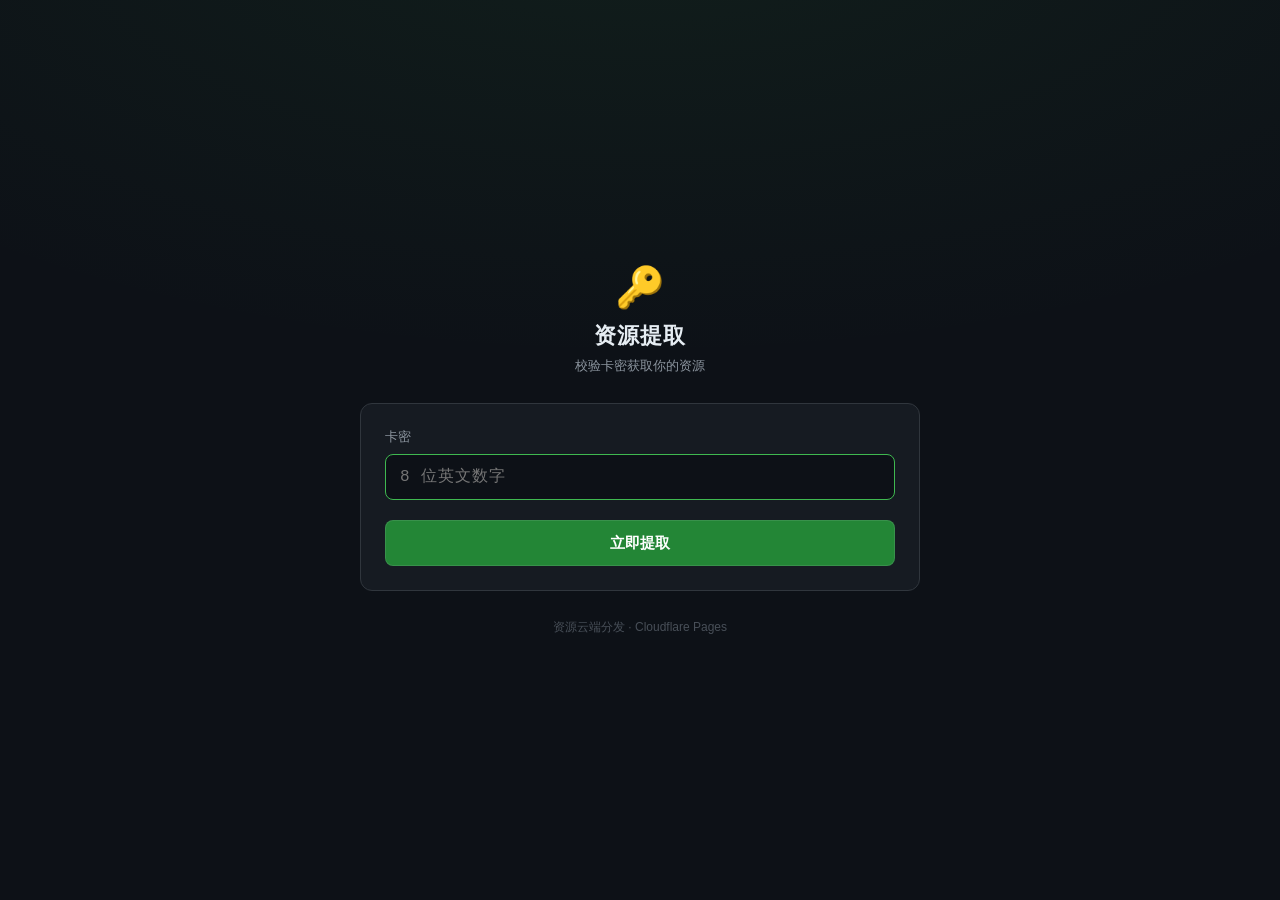
==== public/index.html @ c30cb531 "init" ====
<!DOCTYPE html>
<html lang="zh-CN">
<head>
<meta charset="UTF-8">
<meta name="viewport" content="width=device-width, initial-scale=1.0, viewport-fit=cover">
<title>资源提取</title>
<link rel="icon" href="/favicon.svg" type="image/svg+xml">
<style>
  :root {
    --bg: #0d1117;
    --card: #161b22;
    --border: #30363d;
    --text: #e6edf3;
    --muted: #8b949e;
    --accent: #3fb950;
    --accent-dim: #238636;
    --danger: #f85149;
    --mono: ui-monospace, 'Cascadia Code', Consolas, 'Courier New', monospace;
  }
  * { margin: 0; padding: 0; box-sizing: border-box; }
  html, body { height: 100%; }
  body {
    font-family: -apple-system, BlinkMacSystemFont, 'Segoe UI', 'PingFang SC', 'Microsoft YaHei', sans-serif;
    background: var(--bg); color: var(--text);
    display: flex; flex-direction: column; align-items: center; justify-content: center;
    padding: 24px 16px;
    background-image: radial-gradient(ellipse 80% 50% at 50% -10%, rgba(63, 185, 80, .08), transparent);
  }
  main { width: 100%; max-width: 560px; }
  .logo { text-align: center; margin-bottom: 28px; }
  .logo .icon { font-size: 40px; }
  .logo h1 { font-size: 22px; font-weight: 600; margin-top: 10px; letter-spacing: 1px; }
  .logo p { color: var(--muted); font-size: 13px; margin-top: 6px; }
  .card {
    background: var(--card); border: 1px solid var(--border); border-radius: 12px;
    padding: 24px;
  }
  label { display: block; font-size: 13px; color: var(--muted); margin: 0 0 8px; }
  .field { margin-bottom: 16px; }
  input[type=text], input[type=password] {
    width: 100%; height: 46px; padding: 0 14px;
    background: var(--bg); color: var(--text);
    border: 1px solid var(--border); border-radius: 8px;
    font-size: 16px; font-family: var(--mono); letter-spacing: 1px;
    outline: none; transition: border-color .15s;
  }
  input:focus { border-color: var(--accent); }
  button.primary {
    width: 100%; height: 46px; margin-top: 4px;
    background: var(--accent-dim); color: #fff;
    border: 1px solid rgba(240,246,252,.1); border-radius: 8px;
    font-size: 15px; font-weight: 600; cursor: pointer;
    transition: background .15s;
  }
  button.primary:hover { background: var(--accent); }
  button.primary:disabled { opacity: .55; cursor: not-allowed; }
  .error {
    display: none; margin-top: 14px; padding: 10px 14px;
    background: rgba(248, 81, 73, .1); border: 1px solid rgba(248, 81, 73, .4);
    border-radius: 8px; color: var(--danger); font-size: 14px;
  }
  .result { display: none; }
  .result h2 { font-size: 16px; margin-bottom: 4px; color: var(--accent); }
  .meta { color: var(--muted); font-size: 12.5px; margin-bottom: 16px; line-height: 1.8; }
  .cmd-box { position: relative; margin-bottom: 14px; }
  pre.cmd {
    background: var(--bg); border: 1px solid var(--border); border-radius: 8px;
    padding: 14px; padding-right: 76px;
    font-family: var(--mono); font-size: 13px; color: #7ee787;
    white-space: pre-wrap; word-break: break-all; max-height: 180px; overflow-y: auto;
  }
  .copy-btn {
    position: absolute; top: 10px; right: 10px;
    padding: 5px 12px; font-size: 12px;
    background: #21262d; color: var(--text);
    border: 1px solid var(--border); border-radius: 6px; cursor: pointer;
  }
  .copy-btn:hover { border-color: var(--accent); color: var(--accent); }
  .actions { display: flex; gap: 10px; flex-wrap: wrap; }
  .btn {
    flex: 1; min-width: 130px; height: 42px;
    display: inline-flex; align-items: center; justify-content: center; gap: 6px;
    background: #21262d; color: var(--text); text-decoration: none;
    border: 1px solid var(--border); border-radius: 8px;
    font-size: 14px; cursor: pointer; transition: all .15s;
  }
  .btn:hover { border-color: var(--accent); color: var(--accent); }
  .tips { margin-top: 18px; padding-top: 16px; border-top: 1px dashed var(--border); }
  .tips summary { cursor: pointer; color: var(--muted); font-size: 13px; }
  .tips .body { margin-top: 10px; color: var(--muted); font-size: 13px; line-height: 1.9; }
  .tips code { font-family: var(--mono); background: var(--bg); padding: 2px 6px; border-radius: 4px; color: #7ee787; font-size: 12px; }
  footer { margin-top: 28px; color: #484f58; font-size: 12px; text-align: center; }
  .loading { text-align: center; color: var(--muted); padding: 8px 0; }
  @media (max-width: 480px) {
    .card { padding: 18px; }
    pre.cmd { padding-right: 14px; }
    .copy-btn { position: static; margin-top: 8px; width: 100%; }
  }
</style>
</head>
<body>
<main>
  <div class="logo">
    <div class="icon">&#128273;</div>
    <h1 id="siteTitle">资源提取</h1>
    <p>校验卡密获取你的资源</p>
  </div>

  <div class="card">
    <!-- 提交区 -->
    <section id="formArea">
      <div class="field">
        <label for="keyInput">卡密</label>
        <input type="text" id="keyInput" placeholder="8 位英文数字" maxlength="16" autocomplete="off" spellcheck="false">
      </div>
      <div class="field" id="pwdField" style="display:none">
        <label for="pwdInput">提取码</label>
        <input type="password" id="pwdInput" placeholder="卖家提供的提取码" maxlength="32" autocomplete="off">
      </div>
      <button class="primary" id="redeemBtn">立即提取</button>
      <div class="error" id="errBox"></div>
    </section>

    <!-- 结果区 -->
    <section class="result" id="resultArea">
      <h2 id="scriptName">&#10003; 提取成功</h2>
      <div class="meta" id="metaInfo"></div>
      <div class="cmd-box">
        <pre class="cmd" id="cmdText"></pre>
        <button class="copy-btn" id="copyBtn">复制</button>
      </div>
      <div class="actions">
        <a class="btn" id="downloadBtn" href="#" download>&#11015; 下载资源</a>
        <button class="btn" id="againBtn">再提取一张</button>
      </div>
      <details class="tips">
        <summary>怎么用？</summary>
        <div class="body" id="usageBody"></div>
      </details>
    </section>
  </div>

  <footer id="footerText">资源云端分发 · Cloudflare Pages</footer>
</main>

<script>
(function () {
  'use strict';
  var $ = function (id) { return document.getElementById(id); };
  var state = { shareRequired: false };

  function showError(msg) {
    var box = $('errBox');
    box.textContent = msg;
    box.style.display = 'block';
  }
  function hideError() { $('errBox').style.display = 'none'; }

  // 初始化：读取公开配置
  fetch('/api/public/config').then(function (r) { return r.json(); }).then(function (res) {
    if (res && res.ok) {
      if (res.data.site_title) {
        $('siteTitle').textContent = res.data.site_title;
        document.title = res.data.site_title;
      }
      state.shareRequired = !!res.data.share_required;
      if (state.shareRequired) $('pwdField').style.display = 'block';
    }
  }).catch(function () {});

  // URL 带 key 自动填充并聚焦提取码（或直接按钮待点）
  var urlKey = new URLSearchParams(location.search).get('key');
  if (urlKey) {
    $('keyInput').value = urlKey.trim();
  }
  if (!urlKey) $('keyInput').focus();

  // v1.0.3：/s/<token> 加密分享链接 → 自带卡密，免输入自动核销
  var sToken = (location.pathname.match(/^\/s\/([A-Za-z0-9_-]+)/) || [])[1];
  if (sToken) {
    $('keyInput').value = sToken;
    $('keyInput').placeholder = '加密分享链接已解析';
    setTimeout(function () { doRedeem({ s: sToken }); }, 200);
  }

  function fmtTime(ts) {
    if (!ts) return '永久有效';
    var d = new Date(ts);
    return d.getFullYear() + '-' + String(d.getMonth() + 1).padStart(2, '0') + '-' + String(d.getDate()).padStart(2, '0') +
      ' ' + String(d.getHours()).padStart(2, '0') + ':' + String(d.getMinutes()).padStart(2, '0') + ' 过期';
  }

  function doRedeem(opts) {
    opts = opts || {};
    var key = $('keyInput').value.trim();
    var pwd = $('pwdInput').value;
    hideError();
    if (!key && !opts.s) { showError('请输入卡密'); return; }
    if (state.shareRequired && !pwd && !opts.s) { showError('请输入提取码'); return; }

    var btn = $('redeemBtn');
    btn.disabled = true;
    btn.textContent = '验证中…';

    var payload = opts.s ? { s: opts.s, pwd: pwd } : { key: key, pwd: pwd };
    fetch('/api/redeem', {
      method: 'POST',
      headers: { 'Content-Type': 'application/json' },
      body: JSON.stringify(payload)
    }).then(function (r) { return r.json(); }).then(function (res) {
      btn.disabled = false;
      btn.textContent = '立即提取';
      if (!res.ok) { showError(res.error || '提取失败'); return; }
      applyResult(res.data);
    }).catch(function () {
      btn.disabled = false;
      btn.textContent = '立即提取';
      showError('网络错误，请重试');
    });
  }

  function applyResult(d) {
    $('formArea').style.display = 'none';
    $('resultArea').style.display = 'block';
    $('scriptName').textContent = '✓ ' + (d.name || '资源') + ' · 提取成功';
    $('metaInfo').innerHTML =
      '使用次数：第 ' + d.used_count + ' / ' + d.max_uses + ' 次 · 剩余 ' + d.remaining + ' 次<br>' +
      '有效期至：' + (d.expires_at ? fmtTime(d.expires_at) : '永久');
    $('cmdText').textContent = d.command || '';
    var dl = $('downloadBtn');
    dl.href = d.download_url || '#';
    dl.setAttribute('download', d.filename || 'file');
    var type = (d.type || '').toLowerCase();
    dl.textContent = type === 'ps1' ? '⬇ 下载 .ps1' : type === 'bat' || type === 'cmd' ? '⬇ 下载 .bat' : '⬇ 下载文件';
    var usage;
    if (type === 'ps1') {
      usage = '1. 右键开始菜单 → 打开 <code>PowerShell</code><br>' +
              '2. 粘贴上面的命令并回车，内容在内存中执行（不落盘）';
    } else if (type === 'bat' || type === 'cmd') {
      usage = '1. 点击「下载资源」保存 .bat 文件<br>' +
              '2. 双击运行；或复制命令在 <code>cmd</code> 中执行';
    } else {
      usage = '1. 点击「下载文件」即可保存到本地；或复制命令用 <code>curl / wget</code> 下载<br>' +
              '2. 分享链接已加密且自带授权，无需再输入任何卡密';
    }
    $('usageBody').innerHTML = usage;
  }

  $('redeemBtn').addEventListener('click', function () { doRedeem(); });
  $('keyInput').addEventListener('keydown', function (e) { if (e.key === 'Enter') doRedeem(); });
  $('pwdInput').addEventListener('keydown', function (e) { if (e.key === 'Enter') doRedeem(); });

  $('copyBtn').addEventListener('click', function () {
    var text = $('cmdText').textContent;
    var self = this;
    if (navigator.clipboard && navigator.clipboard.writeText) {
      navigator.clipboard.writeText(text).then(function () {
        self.textContent = '已复制 ✓';
        setTimeout(function () { self.textContent = '复制'; }, 1500);
      });
    } else {
      var ta = document.createElement('textarea');
      ta.value = text;
      document.body.appendChild(ta);
      ta.select();
      document.execCommand('copy');
      document.body.removeChild(ta);
      self.textContent = '已复制 ✓';
      setTimeout(function () { self.textContent = '复制'; }, 1500);
    }
  });

  $('againBtn').addEventListener('click', function () {
    $('resultArea').style.display = 'none';
    $('formArea').style.display = 'block';
    $('pwdInput').value = '';
    $('keyInput').value = '';
    hideError();
    $('keyInput').focus();
  });
})();
</script>
</body>
</html>
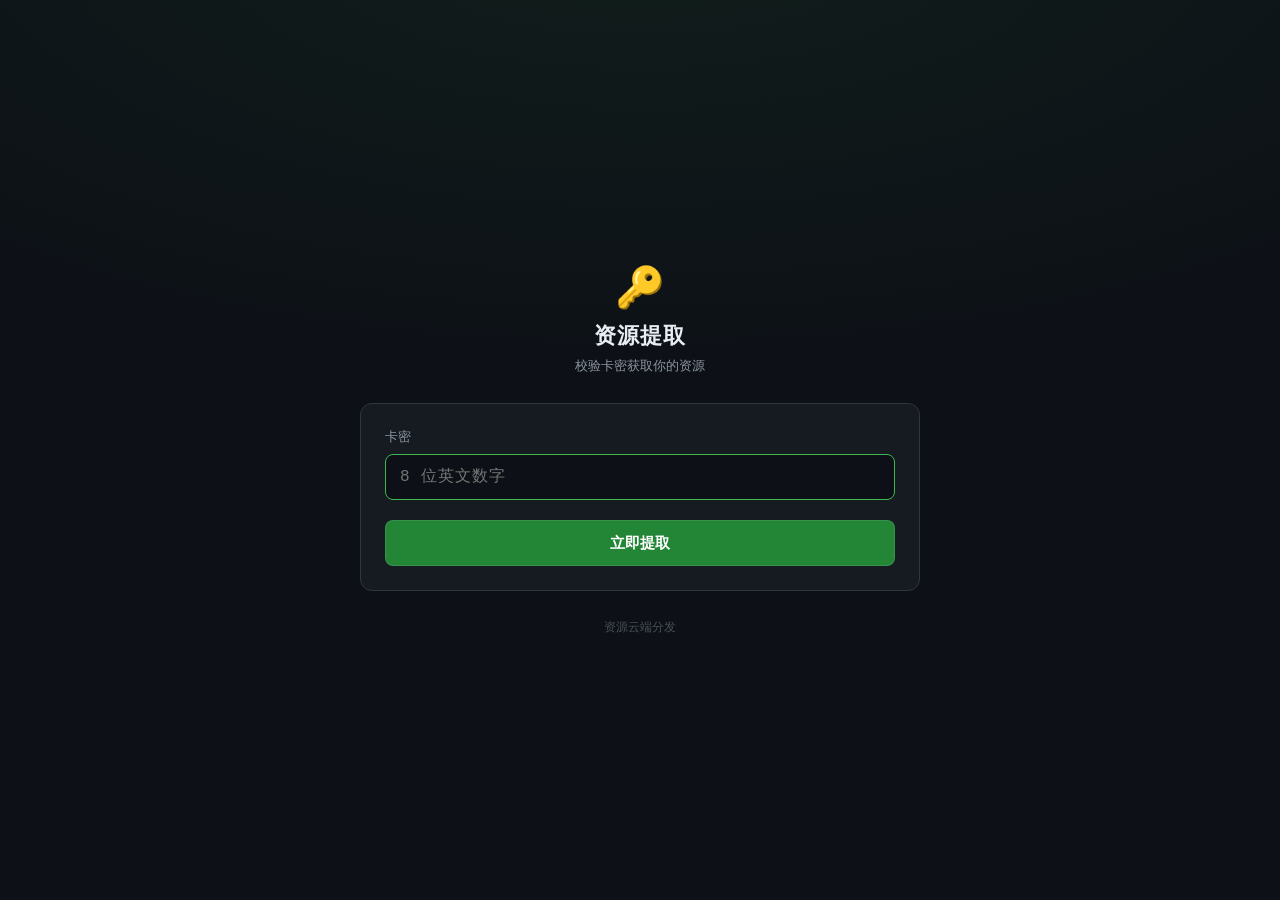
==== commit 7172be54: "deploy bugfix && update" ====
--- a/public/index.html
+++ b/public/index.html
@@ -140,7 +140,7 @@
     </section>
   </div>
 
-  <footer id="footerText">资源云端分发 · Cloudflare Pages</footer>
+  <footer id="footerText">资源云端分发</footer>
 </main>
 
 <script>
@@ -175,7 +175,7 @@
   }
   if (!urlKey) $('keyInput').focus();
 
-  // v1.0.3：/s/<token> 加密分享链接 → 自带卡密，免输入自动核销
+  // v1.0.4：/s/<token> 加密分享链接 → 自带卡密，免输入自动核销
   var sToken = (location.pathname.match(/^\/s\/([A-Za-z0-9_-]+)/) || [])[1];
   if (sToken) {
     $('keyInput').value = sToken;
